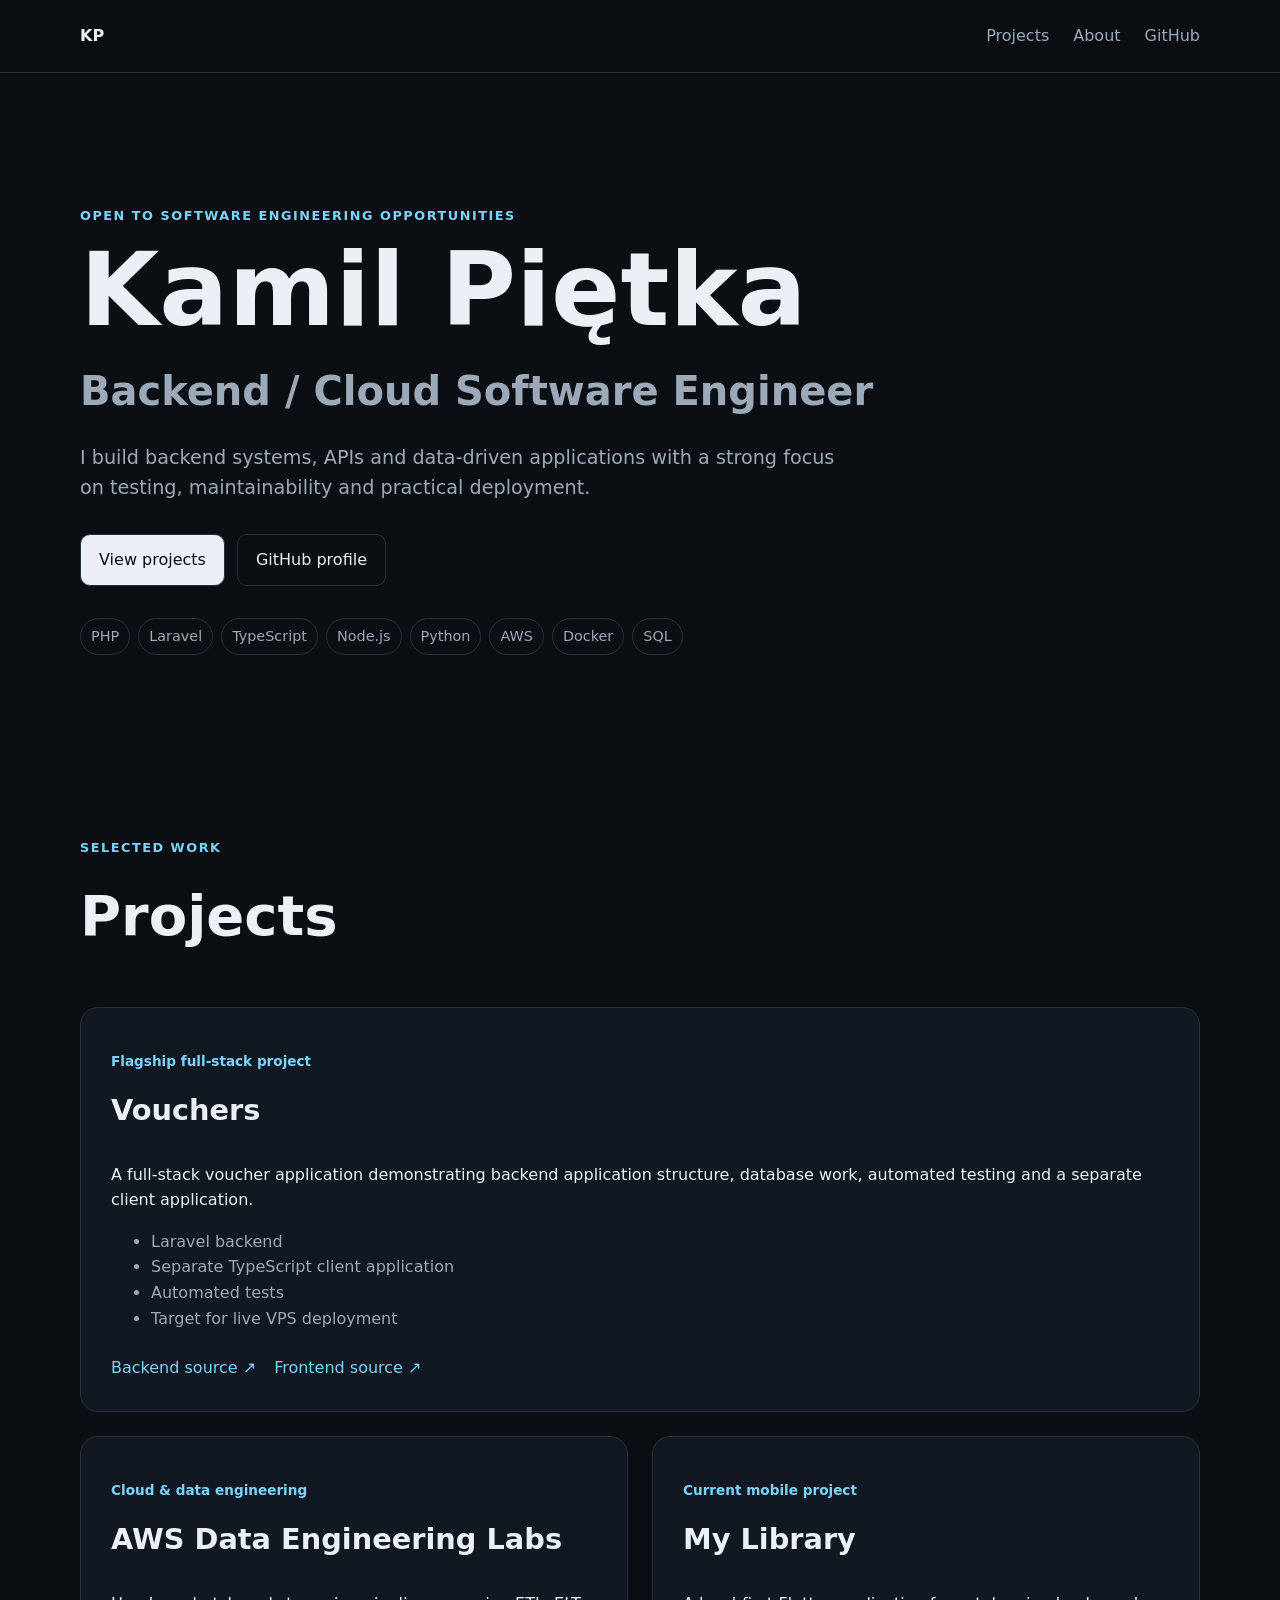
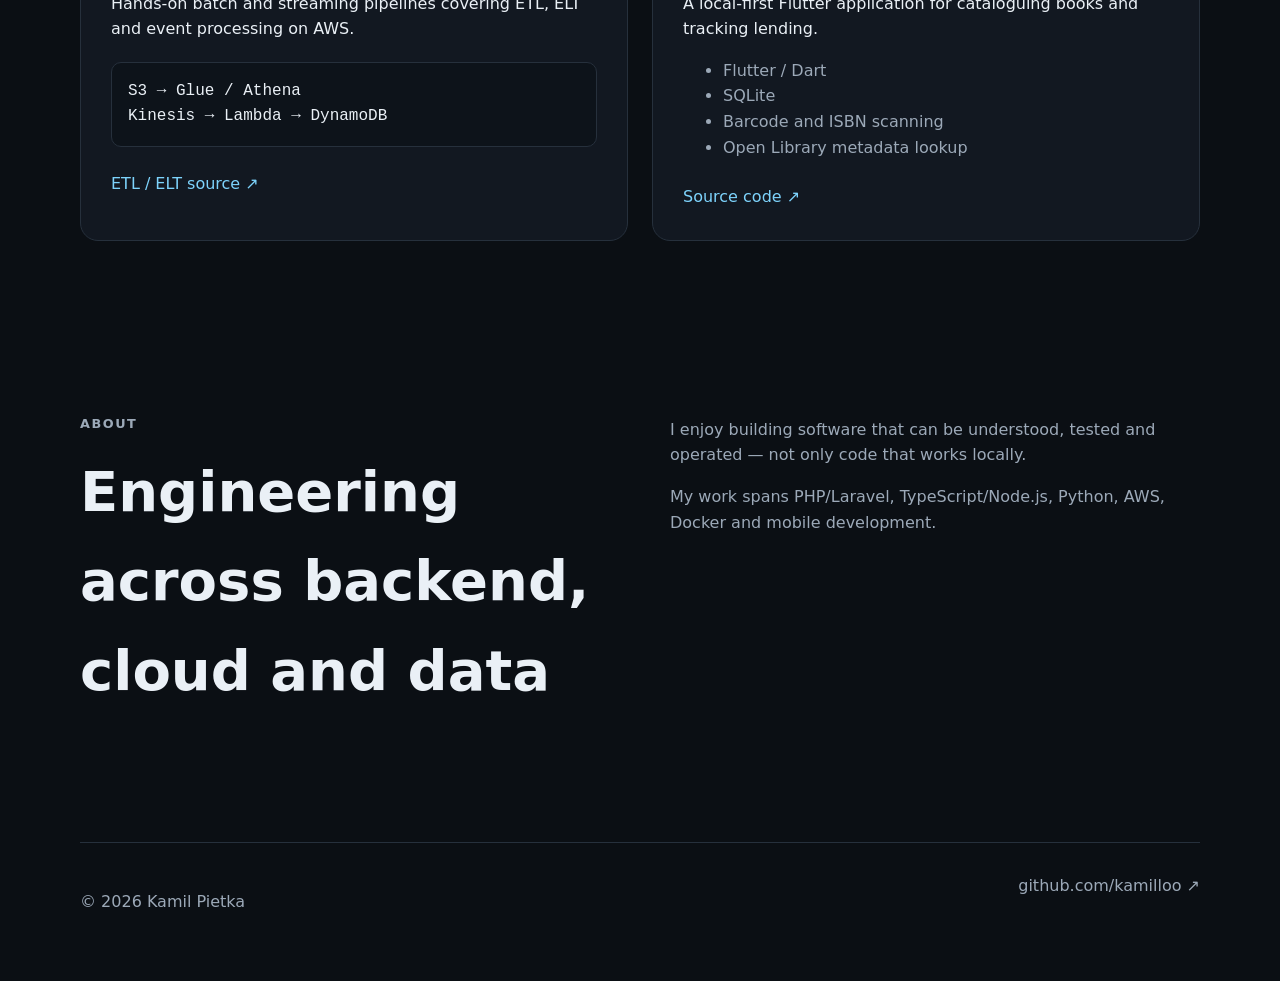
==== index.html @ c87302f5 "Add initial portfolio site" ====
<!doctype html>
<html lang="en">
<head>
  <meta charset="utf-8">
  <meta name="viewport" content="width=device-width, initial-scale=1">
  <meta name="description" content="Kamil Pietka — Backend / Cloud Software Engineer">
  <title>Kamil Piętka — Backend / Cloud Software Engineer</title>
  <link rel="stylesheet" href="styles.css">
</head>
<body>
  <header class="site-header">
    <div class="wrap nav">
      <a class="brand" href="#top">KP</a>
      <nav>
        <a href="#projects">Projects</a>
        <a href="#about">About</a>
        <a href="https://github.com/kamilloo" target="_blank" rel="noreferrer">GitHub</a>
      </nav>
    </div>
  </header>

  <main id="top">
    <section class="hero wrap">
      <p class="eyebrow">Open to software engineering opportunities</p>
      <h1>Kamil Piętka</h1>
      <h2>Backend / Cloud Software Engineer</h2>
      <p class="lead">
        I build backend systems, APIs and data-driven applications
        with a strong focus on testing, maintainability and practical deployment.
      </p>

      <div class="actions">
        <a class="button primary" href="#projects">View projects</a>
        <a class="button" href="https://github.com/kamilloo" target="_blank" rel="noreferrer">
          GitHub profile
        </a>
      </div>

      <div class="stack">
        <span>PHP</span>
        <span>Laravel</span>
        <span>TypeScript</span>
        <span>Node.js</span>
        <span>Python</span>
        <span>AWS</span>
        <span>Docker</span>
        <span>SQL</span>
      </div>
    </section>

    <section id="projects" class="section wrap">
      <p class="eyebrow">Selected work</p>
      <h2>Projects</h2>

      <article class="project featured">
        <p class="project-kicker">Flagship full-stack project</p>
        <h3>Vouchers</h3>
        <p>
          A full-stack voucher application demonstrating backend application structure,
          database work, automated testing and a separate client application.
        </p>

        <ul class="highlights">
          <li>Laravel backend</li>
          <li>Separate TypeScript client application</li>
          <li>Automated tests</li>
          <li>Target for live VPS deployment</li>
        </ul>

        <div class="project-links">
          <a href="https://github.com/kamilloo/vouchers" target="_blank" rel="noreferrer">
            Backend source ↗
          </a>
          <a href="https://github.com/kamilloo/vouchers-app" target="_blank" rel="noreferrer">
            Frontend source ↗
          </a>
        </div>
      </article>

      <div class="project-grid">
        <article class="project">
          <p class="project-kicker">Cloud & data engineering</p>
          <h3>AWS Data Engineering Labs</h3>
          <p>
            Hands-on batch and streaming pipelines covering ETL, ELT
            and event processing on AWS.
          </p>

          <div class="architecture">
            S3 → Glue / Athena<br>
            Kinesis → Lambda → DynamoDB
          </div>

          <div class="project-links">
            <a href="https://github.com/kamilloo/aws-data-engineering-labs-etl-elt"
               target="_blank" rel="noreferrer">
              ETL / ELT source ↗
            </a>
          </div>
        </article>

        <article class="project">
          <p class="project-kicker">Current mobile project</p>
          <h3>My Library</h3>
          <p>
            A local-first Flutter application for cataloguing books and tracking lending.
          </p>

          <ul class="highlights">
            <li>Flutter / Dart</li>
            <li>SQLite</li>
            <li>Barcode and ISBN scanning</li>
            <li>Open Library metadata lookup</li>
          </ul>

          <div class="project-links">
            <a href="https://github.com/kamilloo/my-library-app"
               target="_blank" rel="noreferrer">
              Source code ↗
            </a>
          </div>
        </article>
      </div>
    </section>

    <section id="about" class="section wrap about">
      <div>
        <p class="eyebrow">About</p>
        <h2>Engineering across backend, cloud and data</h2>
      </div>
      <div>
        <p>
          I enjoy building software that can be understood, tested and operated —
          not only code that works locally.
        </p>
        <p>
          My work spans PHP/Laravel, TypeScript/Node.js, Python, AWS,
          Docker and mobile development.
        </p>
      </div>
    </section>
  </main>

  <footer class="wrap footer">
    <p>© 2026 Kamil Pietka</p>
    <a href="https://github.com/kamilloo" target="_blank" rel="noreferrer">
      github.com/kamilloo ↗
    </a>
  </footer>
</body>
</html>
---- styles.css ----
:root {
  --bg: #0b0f14;
  --panel: #121821;
  --text: #eaf0f6;
  --muted: #9ca9b8;
  --line: #26303c;
  --accent: #7dd3fc;
  --max: 1120px;
}

* {
  box-sizing: border-box;
}

html {
  scroll-behavior: smooth;
}

body {
  margin: 0;
  background: var(--bg);
  color: var(--text);
  font-family: Inter, system-ui, -apple-system, BlinkMacSystemFont, "Segoe UI", sans-serif;
  line-height: 1.6;
}

a {
  color: inherit;
}

.wrap {
  width: min(var(--max), calc(100% - 40px));
  margin: 0 auto;
}

.site-header {
  position: sticky;
  top: 0;
  backdrop-filter: blur(12px);
  background: rgba(11, 15, 20, 0.88);
  border-bottom: 1px solid var(--line);
  z-index: 10;
}

.nav {
  min-height: 72px;
  display: flex;
  justify-content: space-between;
  align-items: center;
}

.nav nav {
  display: flex;
  gap: 24px;
}

.nav a {
  text-decoration: none;
  color: var(--muted);
}

.nav a:hover {
  color: var(--text);
}

.brand {
  font-weight: 800;
  color: var(--text) !important;
}

.hero {
  padding: 120px 0 90px;
}

.eyebrow {
  color: var(--accent);
  text-transform: uppercase;
  letter-spacing: .12em;
  font-size: .8rem;
  font-weight: 700;
}

h1 {
  margin: 0;
  font-size: clamp(3rem, 8vw, 6.5rem);
  line-height: 1;
}

.hero h2 {
  margin: 18px 0;
  font-size: clamp(1.4rem, 4vw, 2.5rem);
  color: var(--muted);
}

.lead {
  max-width: 760px;
  font-size: 1.2rem;
  color: var(--muted);
}

.actions {
  display: flex;
  gap: 12px;
  margin: 30px 0;
  flex-wrap: wrap;
}

.button {
  border: 1px solid var(--line);
  padding: 12px 18px;
  border-radius: 10px;
  text-decoration: none;
}

.button.primary {
  background: var(--text);
  color: var(--bg);
}

.stack {
  display: flex;
  flex-wrap: wrap;
  gap: 8px;
  margin-top: 32px;
}

.stack span {
  border: 1px solid var(--line);
  color: var(--muted);
  padding: 6px 10px;
  border-radius: 999px;
  font-size: .9rem;
}

.section {
  padding: 80px 0;
}

.section h2 {
  font-size: clamp(2rem, 5vw, 3.5rem);
  margin-top: 0;
}

.project {
  background: var(--panel);
  border: 1px solid var(--line);
  border-radius: 18px;
  padding: 30px;
}

.featured {
  margin-bottom: 24px;
}

.project-grid {
  display: grid;
  grid-template-columns: repeat(2, 1fr);
  gap: 24px;
}

.project h3 {
  font-size: 1.8rem;
  margin-top: 0;
}

.project-kicker {
  color: var(--accent);
  font-size: .85rem;
  font-weight: 700;
}

.highlights {
  color: var(--muted);
}

.project-links {
  display: flex;
  flex-wrap: wrap;
  gap: 18px;
  margin-top: 24px;
}

.project-links a {
  color: var(--accent);
  text-decoration: none;
}

.architecture {
  font-family: ui-monospace, SFMono-Regular, Menlo, monospace;
  border: 1px solid var(--line);
  background: #0d131a;
  padding: 16px;
  border-radius: 10px;
  margin: 20px 0;
}

.about {
  display: grid;
  grid-template-columns: 1fr 1fr;
  gap: 60px;
}

.about p {
  color: var(--muted);
}

.footer {
  border-top: 1px solid var(--line);
  padding: 30px 0 50px;
  display: flex;
  justify-content: space-between;
  color: var(--muted);
}

.footer a {
  text-decoration: none;
}

@media (max-width: 760px) {
  .project-grid,
  .about {
    grid-template-columns: 1fr;
  }

  .nav nav {
    gap: 14px;
    font-size: .9rem;
  }

  .hero {
    padding-top: 80px;
  }
}
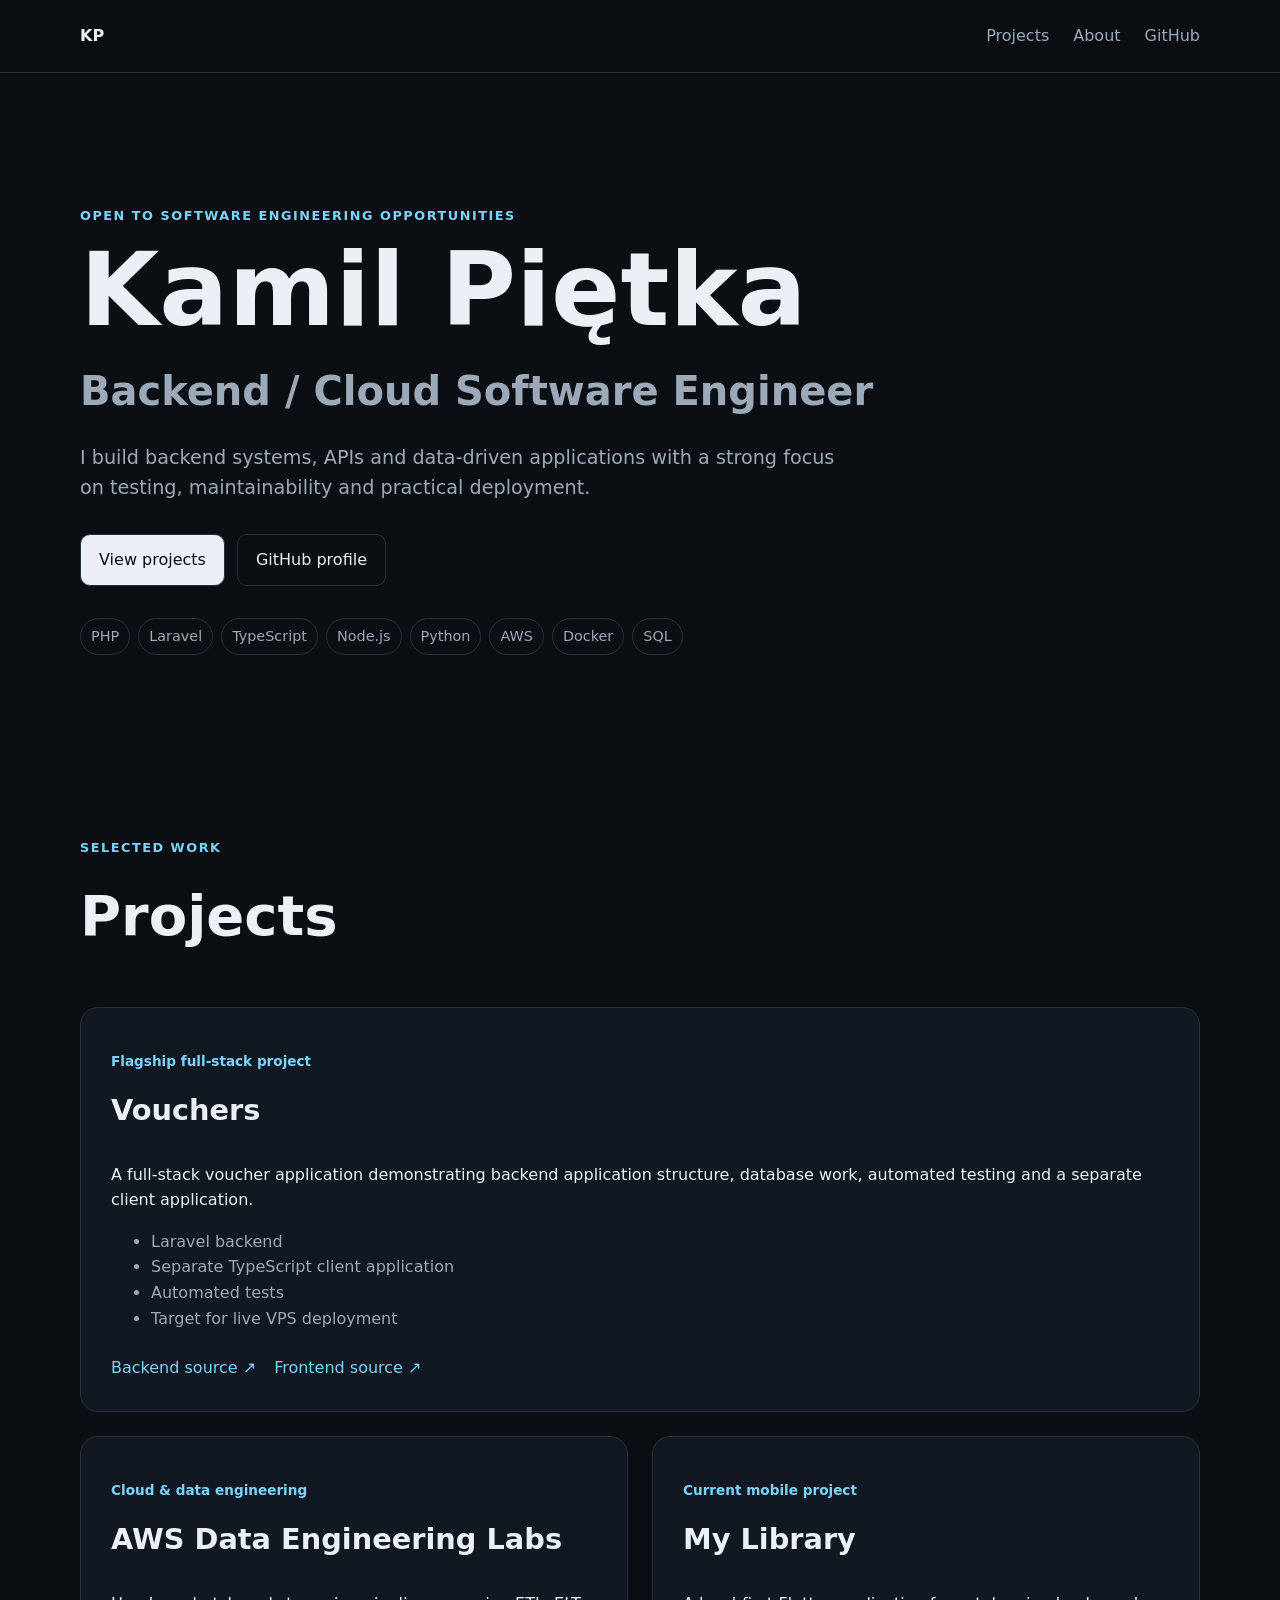
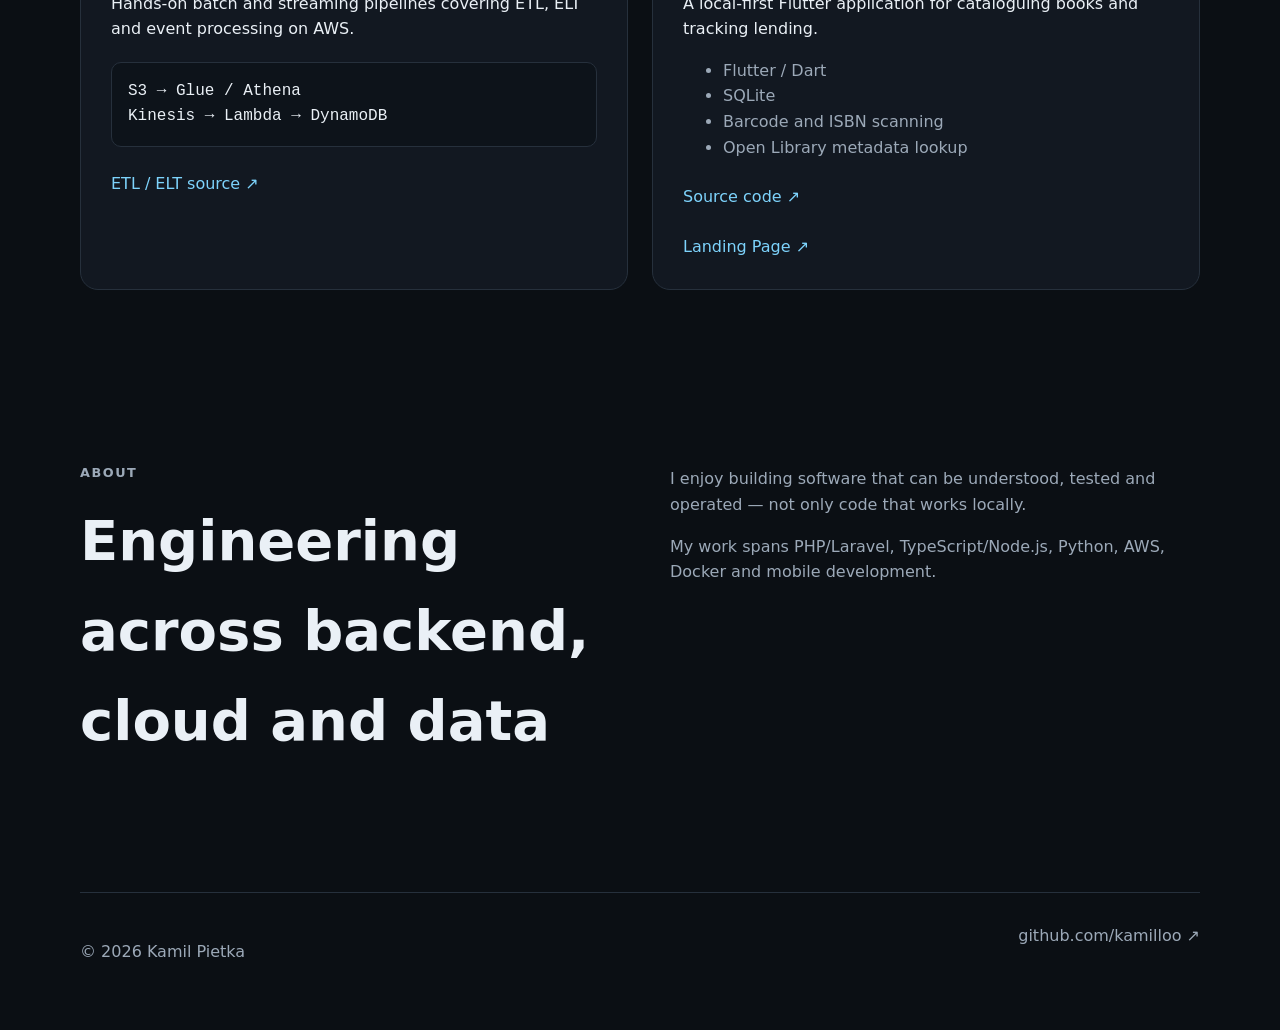
==== commit 4bf86581: "add my library landing page link" ====
--- a/index.html
+++ b/index.html
@@ -119,6 +119,12 @@
               Source code ↗
             </a>
           </div>
+          <div class="project-links">
+            <a href="https://mojabiblioteka.kamilpietka.dev/"
+               target="_blank" rel="noreferrer">
+              Landing Page ↗
+            </a>
+          </div>
         </article>
       </div>
     </section>
